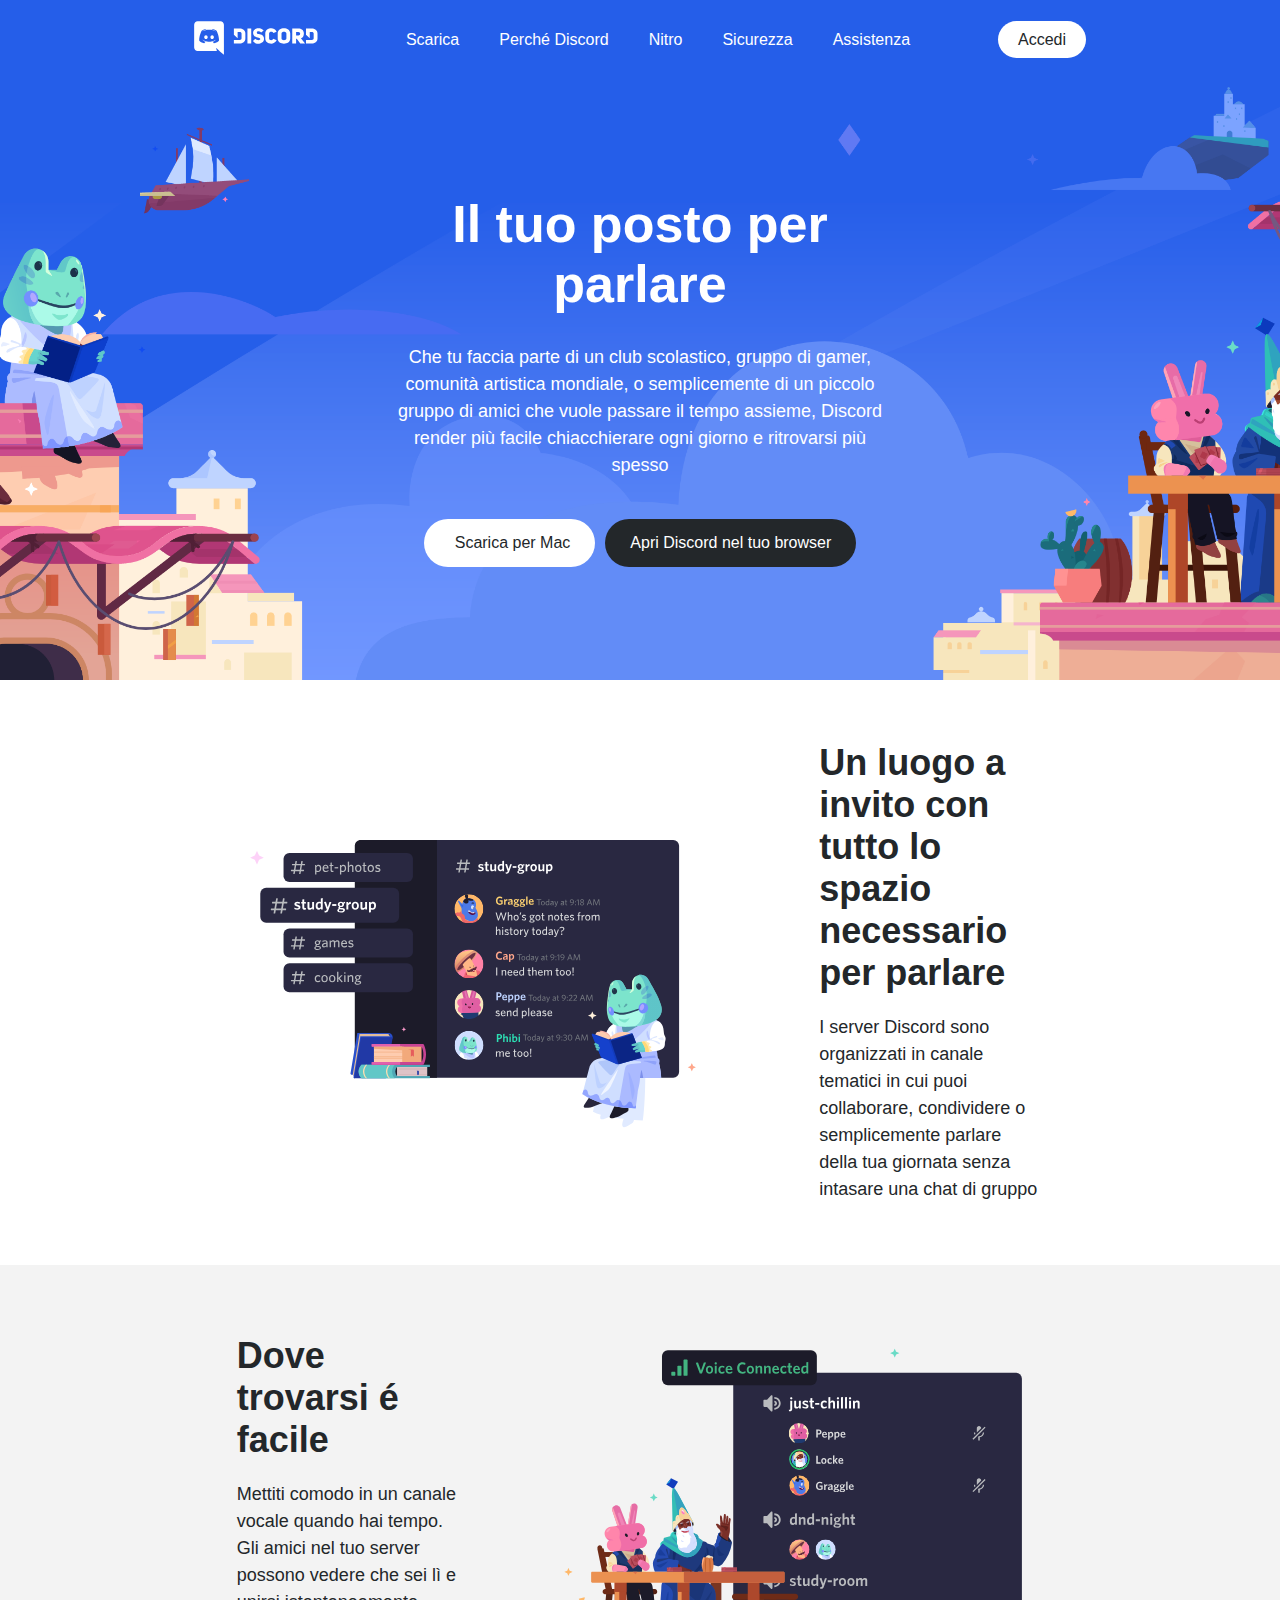
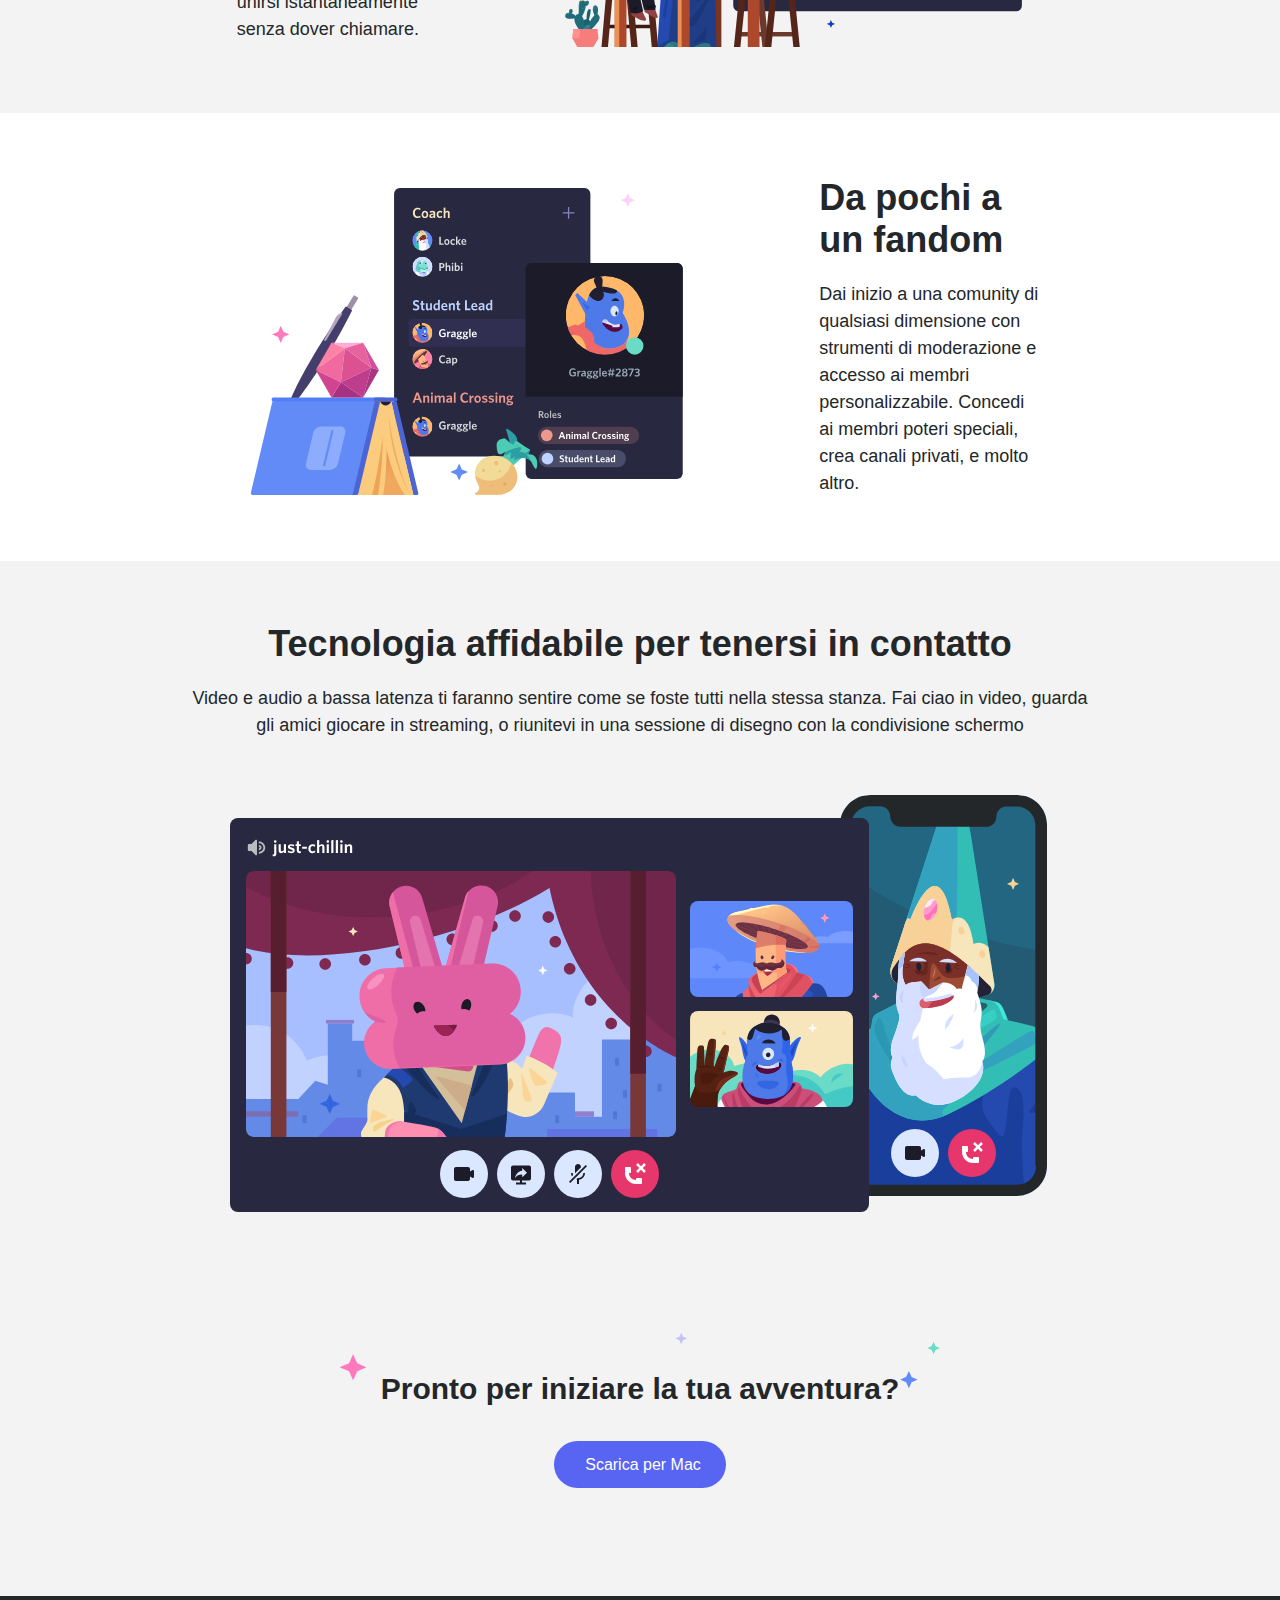
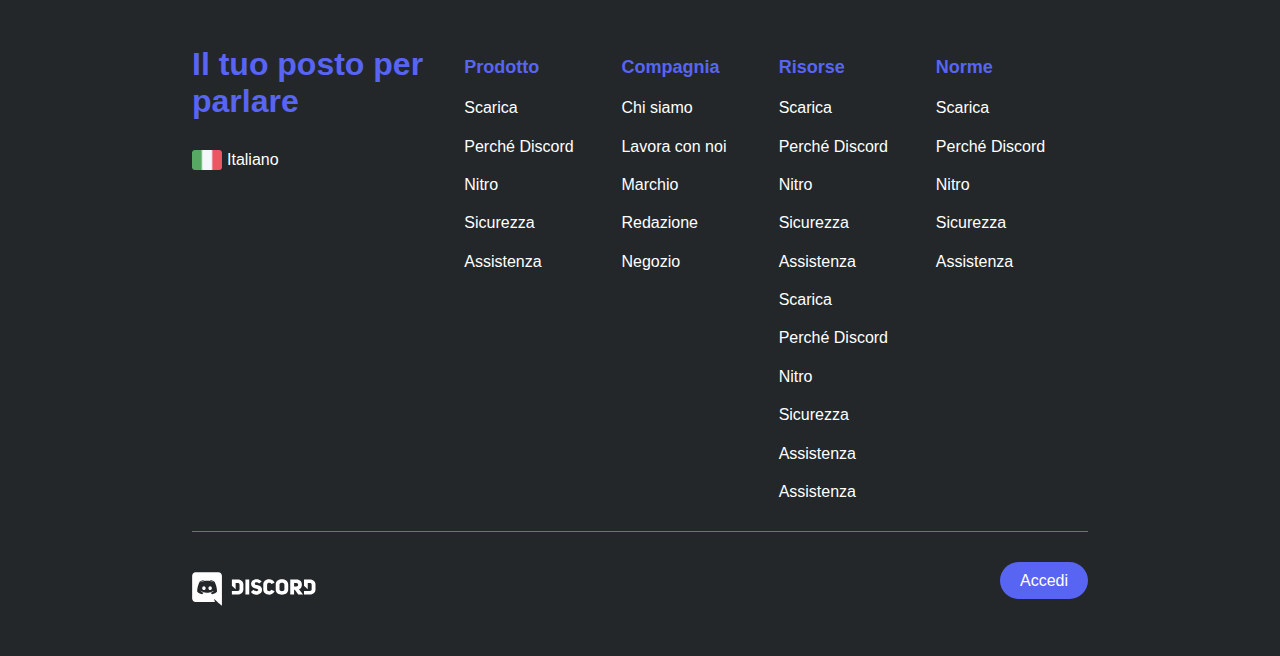
==== bonus+/index.html @ 98a4bf32 "Adding bonus folder" ====
<!DOCTYPE html>
<html lang="en">
  <head>
    <meta charset="UTF-8" />
    <meta name="viewport" content="width=device-width, initial-scale=1.0" />
    <!-- FONT AWESOME -->
    <link
      rel="stylesheet"
      href="https://cdnjs.cloudflare.com/ajax/libs/font-awesome/6.5.2/css/all.min.css"
      integrity="sha512-SnH5WK+bZxgPHs44uWIX+LLJAJ9/2PkPKZ5QiAj6Ta86w+fsb2TkcmfRyVX3pBnMFcV7oQPJkl9QevSCWr3W6A=="
      crossorigin="anonymous"
      referrerpolicy="no-referrer"
    />

    <link rel="stylesheet" href="css/style.css" />
    <title>Discord structure</title>
  </head>
  <body>
    <header>
      <!-- NAV SECTION -->
      <section class="nav-bar">
        <div class="container nav-section">
          <div>
            <a href="#">
              <img src="img/logo.svg" alt="Discord Logo" />
            </a>
          </div>
          <nav>
            <ul id="header-nav-list">
              <li><a href="#">Scarica</a></li>
              <li><a href="#">Perché Discord</a></li>
              <li><a href="#">Nitro</a></li>
              <li><a href="#">Sicurezza</a></li>
              <li><a href="#">Assistenza</a></li>
            </ul>
          </nav>
          <div><a class="btn btn-login" href="#">Accedi</a></div>
        </div>
      </section>

      <!-- HERO SECTION -->
      <section class="hero-section">
        <div class="hero-content">
          <h1>Il tuo posto per parlare</h1>
          <p>
            Che tu faccia parte di un club scolastico, gruppo di gamer, comunità
            artistica mondiale, o semplicemente di un piccolo gruppo di amici
            che vuole passare il tempo assieme, Discord render più facile
            chiacchierare ogni giorno e ritrovarsi più spesso
          </p>
          <div class="hero-btn">
            <a href="#" class="btn btn-white"
              ><i class="fa-solid fa-down-long"></i> Scarica per Mac</a
            >
            <a href="#" class="btn btn-black">Apri Discord nel tuo browser</a>
          </div>
        </div>
      </section>
    </header>

    <!-- FEATURE SECTION -->
    <main>
      <!-- FIRST FEATURE -->
      <section>
        <div class="feature-block container">
          <div class="feature-img">
            <img src="img/item1.svg" alt="descriptive image" />
          </div>
          <div class="feature-content">
            <h3>
              Un luogo a invito con tutto lo spazio necessario per parlare
            </h3>
            <p>
              I server Discord sono organizzati in canale tematici in cui puoi
              collaborare, condividere o semplicemente parlare della tua
              giornata senza intasare una chat di gruppo
            </p>
          </div>
        </div>
      </section>
      <!-- SECOND FEATURE -->
      <section class="bg-gray">
        <div class="feature-block container">
          <div class="feature-content">
            <h3>Dove trovarsi é facile</h3>
            <p>
              Mettiti comodo in un canale vocale quando hai tempo. Gli amici nel
              tuo server possono vedere che sei lì e unirsi istantaneamente
              senza dover chiamare.
            </p>
          </div>
          <div class="feature-img">
            <img src="img/item2.svg" alt="descriptive image" />
          </div>
        </div>
      </section>
      <!-- THIRD FEATURE -->
      <section>
        <div class="feature-block container">
          <div class="feature-img">
            <img src="img/item3.svg" alt="descriptive image" />
          </div>
          <div class="feature-content">
            <h3>Da pochi a un fandom</h3>
            <p>
              Dai inizio a una comunity di qualsiasi dimensione con strumenti di
              moderazione e accesso ai membri personalizzabile. Concedi ai
              membri poteri speciali, crea canali privati, e molto altro.
            </p>
          </div>
        </div>
      </section>
      <!-- FOURTH FEATURE -->
      <section class="bg-gray">
        <div class="container">
          <div class="last-feature-content">
            <h3>Tecnologia affidabile per tenersi in contatto</h3>
            <p>
              Video e audio a bassa latenza ti faranno sentire come se foste
              tutti nella stessa stanza. Fai ciao in video, guarda gli amici
              giocare in streaming, o riunitevi in una sessione di disegno con
              la condivisione schermo
            </p>
            <img src="img/item4-big.svg" alt="descriptive image" />
            <!-- CTA SECTION -->
            <div class="cta-section">
              <img src="img/stars.svg" alt="Stars" />
              <h5>Pronto per iniziare la tua avventura?</h5>
              <a href="#" class="btn btn-blue"
                ><i class="fa-solid fa-down-long"></i> Scarica per Mac</a
              >
            </div>
          </div>
        </div>
      </section>
    </main>

    <!-- FOOTER SECTION -->
    <footer>
      <!-- FIRST FOOTER SECTION -->
      <section class="first-footer-section container">
        <!-- FIRST COLUMN -->
        <div class="first-column">
          <div class="col-social">
            <h4>Il tuo posto per parlare</h4>
            <div class="lang-selector">
              <img src="img/ita.png" alt="Italian Flag" />
              <span>Italiano <i class="fa-solid fa-chevron-down"></i></span>
            </div>
            <div class="social-icons">
              <a href="#"><i class="fa-brands fa-x-twitter"></i></a>
              <a href="#"><i class="fa-brands fa-instagram"></i></a>
              <a href="#"><i class="fa-brands fa-facebook"></i></a>
              <a href="#"><i class="fa-brands fa-youtube"></i></a>
            </div>
          </div>
        </div>
        <!-- SECOND COLUMNS -->
        <div class="second-column-section">
          <div class="col-link">
            <ul>
              <li class="footer-link-title">Prodotto</li>
              <li><a href="#">Scarica</a></li>
              <li><a href="#">Perché Discord</a></li>
              <li><a href="#">Nitro</a></li>
              <li><a href="#">Sicurezza</a></li>
              <li><a href="#">Assistenza</a></li>
            </ul>
          </div>
          <div class="col-link">
            <ul>
              <li class="footer-link-title">Compagnia</li>
              <li><a href="#">Chi siamo</a></li>
              <li><a href="#">Lavora con noi</a></li>
              <li><a href="#">Marchio</a></li>
              <li><a href="#">Redazione</a></li>
              <li><a href="#">Negozio</a></li>
            </ul>
          </div>
          <div class="col-link">
            <ul>
              <li class="footer-link-title">Risorse</li>
              <li><a href="#">Scarica</a></li>
              <li><a href="#">Perché Discord</a></li>
              <li><a href="#">Nitro</a></li>
              <li><a href="#">Sicurezza</a></li>
              <li><a href="#">Assistenza</a></li>
              <li><a href="#">Scarica</a></li>
              <li><a href="#">Perché Discord</a></li>
              <li><a href="#">Nitro</a></li>
              <li><a href="#">Sicurezza</a></li>
              <li><a href="#">Assistenza</a></li>
              <li><a href="#">Assistenza</a></li>
            </ul>
          </div>
          <div class="col-link">
            <ul>
              <li class="footer-link-title">Norme</li>
              <li><a href="#">Scarica</a></li>
              <li><a href="#">Perché Discord</a></li>
              <li><a href="#">Nitro</a></li>
              <li><a href="#">Sicurezza</a></li>
              <li><a href="#">Assistenza</a></li>
            </ul>
          </div>
        </div>
      </section>

      <!-- SECOND FOOTER SECTION -->
      <section class="second-footer-section container">
        <img src="img/logo.svg" alt="" />
        <div><a class="btn btn-singin" href="#">Accedi</a></div>
      </section>
    </footer>
  </body>
</html>

<!-- FINE -->
---- bonus+/css/style.css ----
/* GENERAL */

* {
  margin: 0;
  padding: 0;
  box-sizing: border-box;
}

body {
  font-family: "Helvetica Neue", Helvetica, Arial, sans-serif;
  color: #23272a;
}

a {
  text-decoration: none;
  color: #23272a;
}

p {
  font-size: 18px;
  line-height: 1.5;
}

h3 {
  font-size: 36px;
  margin-bottom: 20px;
}

h4 {
  font-size: 32px;
}

h5 {
  font-size: 30px;
}

li a {
  color: #fff;
}

/* REUSABLE */

.container {
  width: 70%;
  margin: 0 auto;
}

.bg-gray {
  background-color: rgb(243, 243, 243);
}

.btn {
  background-color: #fff;
  padding: 15px 25px;
  border-radius: 200px;
}

/* HEADER */

header {
  background-image: url(../img/jumbo.png);
  background-size: cover;
  background-repeat: no-repeat;
  background-position: center;
}
/* NAV */
.nav-bar {
  height: 80px;
  display: flex;
  align-items: center;
  /* debug */
  /* background-color: aqua; */
}

.nav-section {
  display: flex;
  justify-content: space-between;
  align-items: center;
  padding: 4px 2px;
  /* debug */
  /* background-color: orange; */
}

nav {
  display: flex;
  justify-content: space-between;
  /* DEBUG */
  padding: 10px 15px;
}

#header-nav-list {
  list-style: none;
  text-decoration: none;
  display: flex;
  gap: 40px;
}

.btn-login {
  padding: 10px 20px;
}

/* HERO SECTION */

.hero-section {
  min-height: 600px;
  display: flex;
  align-items: center;
  justify-content: center;
  /* debug */
  /* background-color: blue; */
}

.hero-content {
  width: 40%;
  color: #fff;
  /* debug */
  /* height: 400px;
  background-color: pink; */
}

.hero-content h1 {
  font-size: 52px;
  text-align: center;
  margin-bottom: 30px;
}

.hero-content p {
  text-align: center;
}

/* BTN HERO */

.fa-down-long {
  margin-right: 6px;
  /* color: #23272a; */
}

.hero-btn {
  display: flex;
  justify-content: center;
  align-items: center;
  gap: 10px;
  margin-top: 40px;
}

.btn-black {
  color: #fff;
  background-color: #23272a;
  /* padding: 15px 30px; */
}

/* FEATURE SECTION */

.feature-block {
  padding: 62px 0;
  display: flex;
  justify-content: space-around;
  align-items: center;
}

.feature-img {
  width: 55%;
  /* debug */
  /* height: 400px;
  background-color: rgb(47, 188, 253); */
}

.feature-img img {
  width: 100%;
}

.feature-content {
  width: 25%;
  /* debug
  height: 400px;
  background-color: pink; */
}

/* .feature-section:nth-child(even) {
  background-color: rgb(243, 243, 243);
} */

.last-feature-content {
  text-align: center;
  width: 100%;
  padding: 62px 0;
  /* debug */
  /* height: 800px;
  background-color: green; */
}

/* .last-feature-content:after {
  content: url(../img/stars.svg);
  position: relative;
  bottom: 228px;
} */

.cta-section {
  margin: 40px 0 60px 0;
}

.cta-section img {
  position: relative;
  top: 20px;
  width: 600px;
}

.cta-section h5 {
  margin-bottom: 50px;
}
.btn-blue {
  background-color: #5865f2;
  color: #fff;
  text-align: center;
}

/* FOOTER */

footer {
  background-color: #23272a;
  min-height: 500px;
  padding: 30px 0;
}

/* FIRST SECTION FOOTER */

.first-footer-section {
  padding: 20px 0;
  border-bottom: 1px solid #5865f2;
  margin-bottom: 20px;
  display: flex;
  gap: 5px;
  /* justify-content: center;
  align-items: center; */
}

.first-column {
  width: 30%;
  height: 400px;
}

.second-column-section {
  display: flex;
  gap: 5px;
  width: 70%;
}

.col-social {
  width: 100%;
  /* debug */
  /* height: 100%;
  background-color: rgb(228, 58, 11); */
}

.col-social h4 {
  color: #5865f2;
}

.lang-selector {
  display: flex;
  align-items: center;
  gap: 5px;
  color: #fff;
  margin-top: 30px;
}

.lang-selector img {
  width: 30px;
}

.social-icons {
  margin-top: 25px;
  display: flex;
  gap: 25px;
}

.fa-brands {
  color: #fff;
  font-size: 20px;
}

.col-link {
  width: 25%;
  /* debug */
  /* height: 100%;
  background-color: green; */
}

.footer-link-title {
  color: #5865f2;
  font-weight: 800;
  font-size: 18px;
}

.col-link ul {
  list-style: none;
  line-height: 2.4;
}

/* SECOND SECTION FOOTER */

.second-footer-section {
  padding: 20px 0;
  display: flex;
  justify-content: space-between;
  /* debug */
  /* background-color: aquamarine; */
}

.btn-singin {
  background-color: #5865f2;
  color: #fff;
  padding: 10px 20px;
}
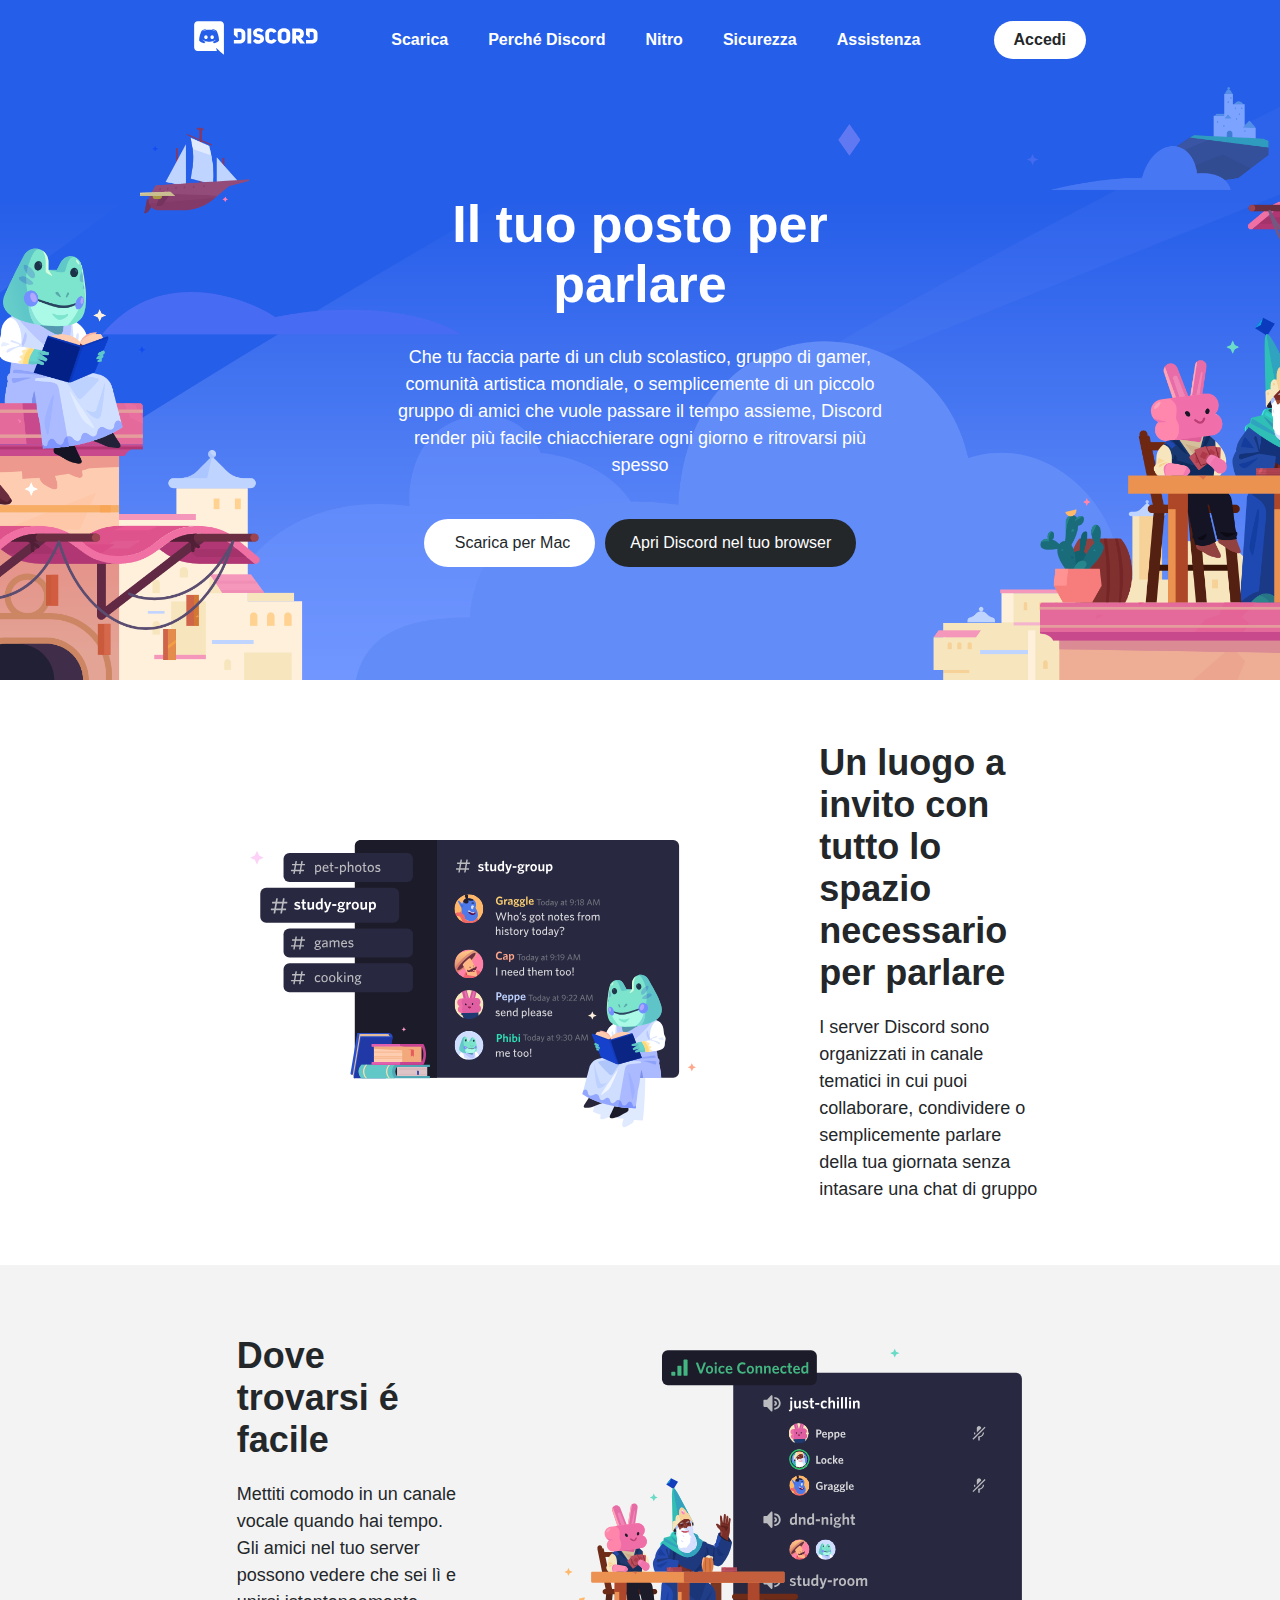
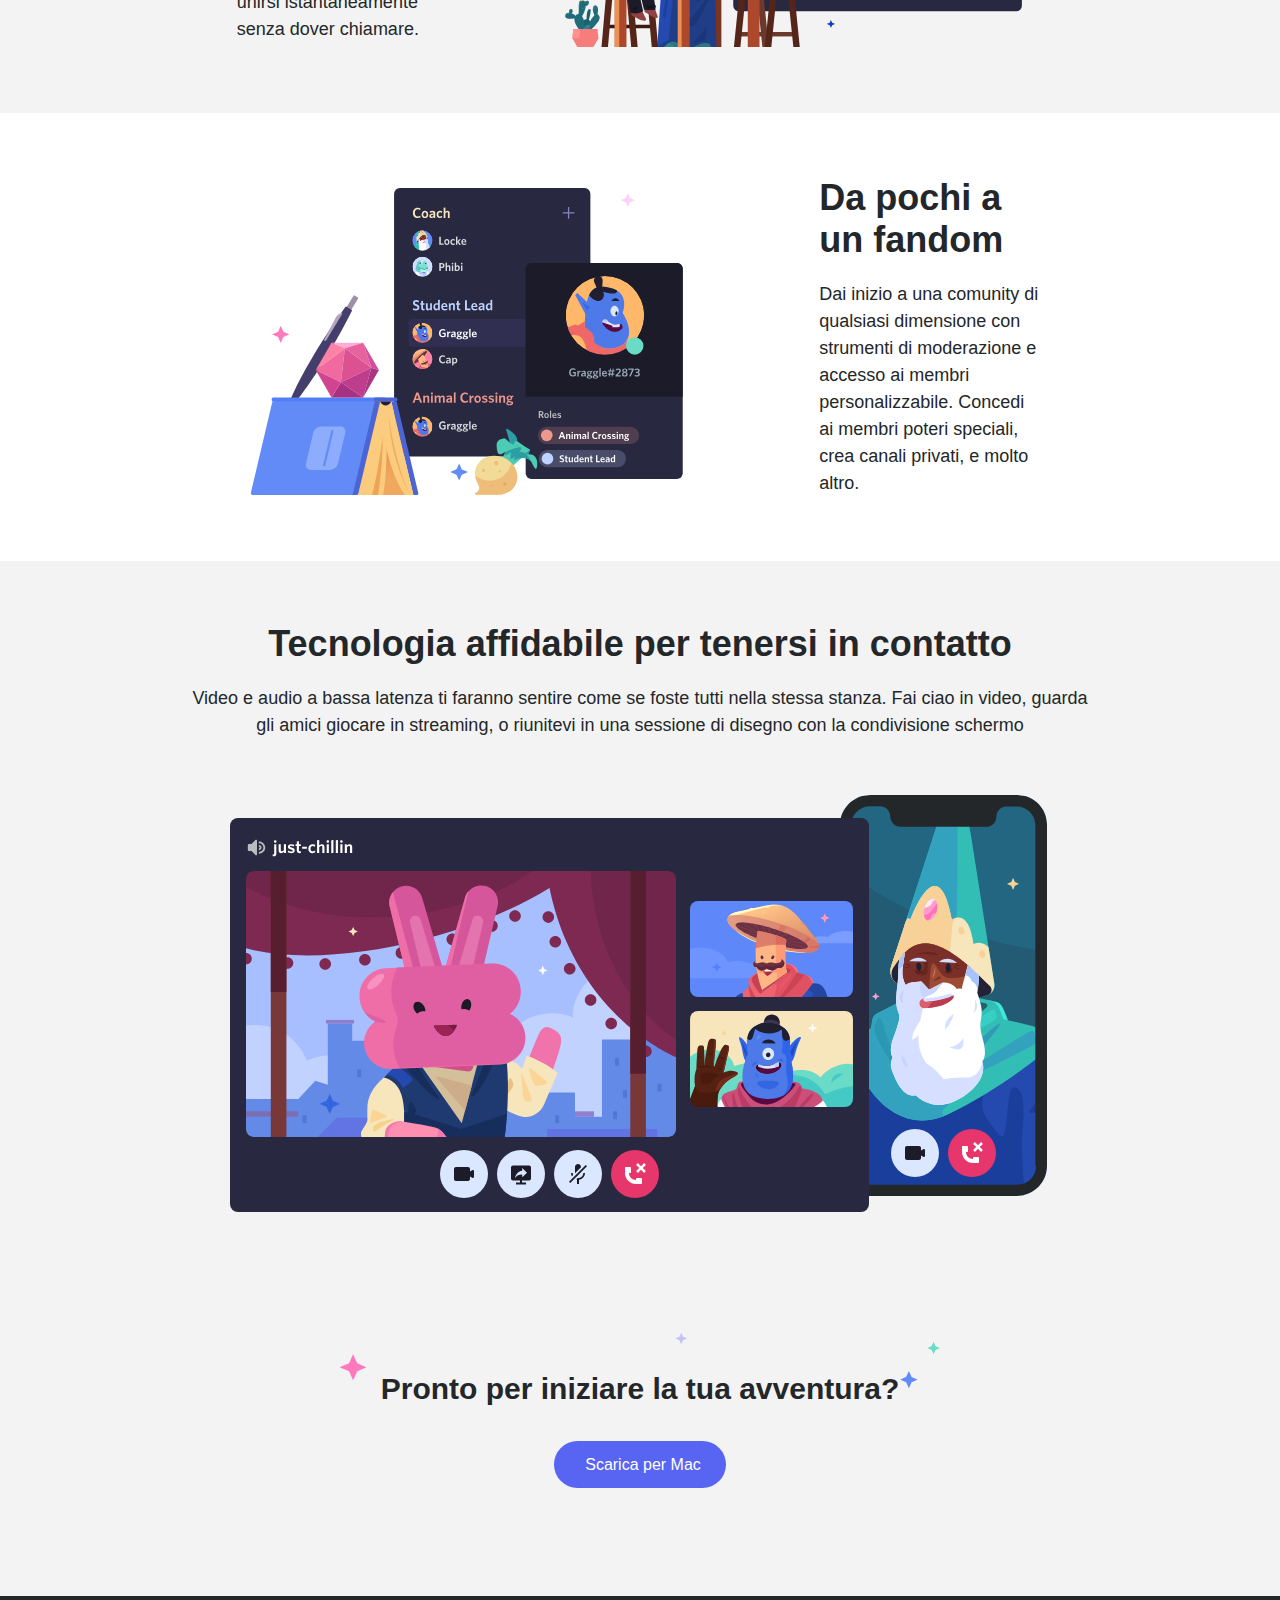
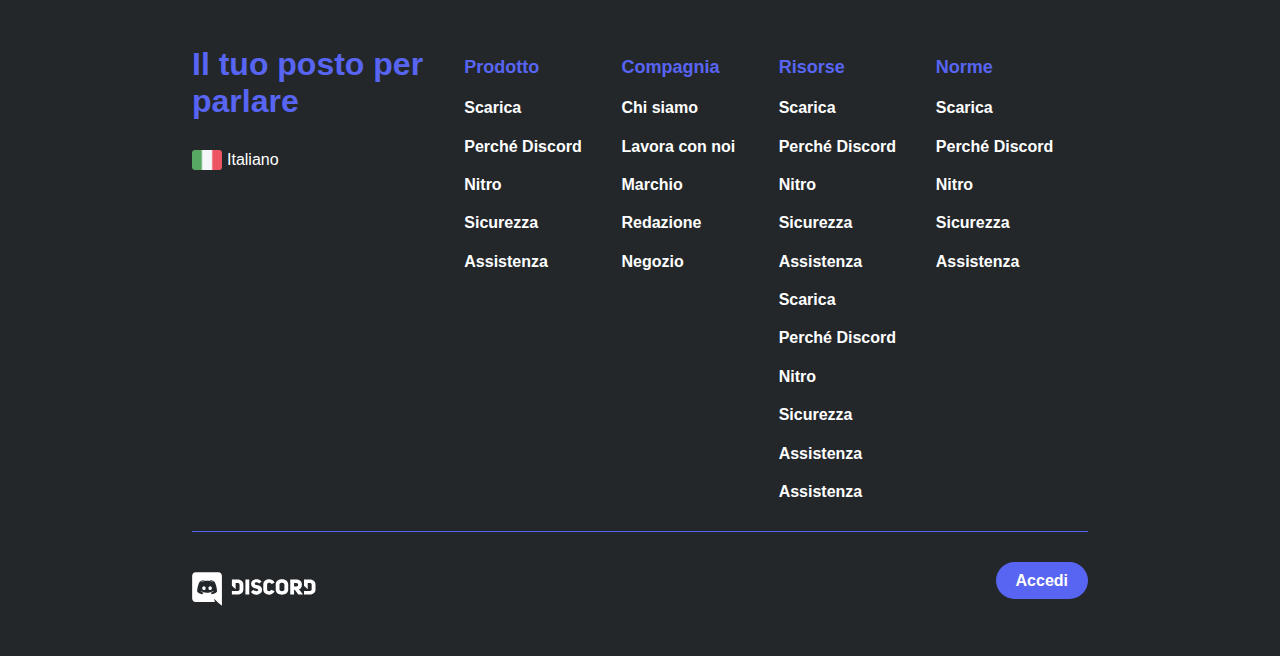
==== commit 28661047: "btn hover BONUS+" ====
--- a/bonus+/index.html
+++ b/bonus+/index.html
@@ -34,7 +34,7 @@
               <li><a href="#">Assistenza</a></li>
             </ul>
           </nav>
-          <div><a class="btn btn-login" href="#">Accedi</a></div>
+          <a class="btn btn-login" href="#">Accedi</a>
         </div>
       </section>
 
--- a/bonus+/css/style.css
+++ b/bonus+/css/style.css
@@ -36,6 +36,11 @@
 
 li a {
   color: #fff;
+  font-weight: 600;
+}
+
+li a:hover {
+  text-decoration: underline;
 }
 
 /* REUSABLE */
@@ -53,6 +58,11 @@
   background-color: #fff;
   padding: 15px 25px;
   border-radius: 200px;
+  transition: all 0.2s;
+}
+
+.btn:hover {
+  box-shadow: 1px 4px 8px rgba(0, 0, 0, 0.2);
 }
 
 /* HEADER */
@@ -97,6 +107,11 @@
 
 .btn-login {
   padding: 10px 20px;
+  font-weight: 600;
+}
+
+.btn-login:hover {
+  color: #5865f2;
 }
 
 /* HERO SECTION */
@@ -147,6 +162,14 @@
   color: #fff;
   background-color: #23272a;
   /* padding: 15px 30px; */
+}
+
+.btn-black:hover {
+  background-color: #303437;
+}
+
+.btn-white:hover {
+  color: #5865f2;
 }
 
 /* FEATURE SECTION */
@@ -311,4 +334,9 @@
   background-color: #5865f2;
   color: #fff;
   padding: 10px 20px;
-}
+  font-weight: 600;
+}
+
+.btn-singin:hover {
+  background-color: #7580f1;
+}
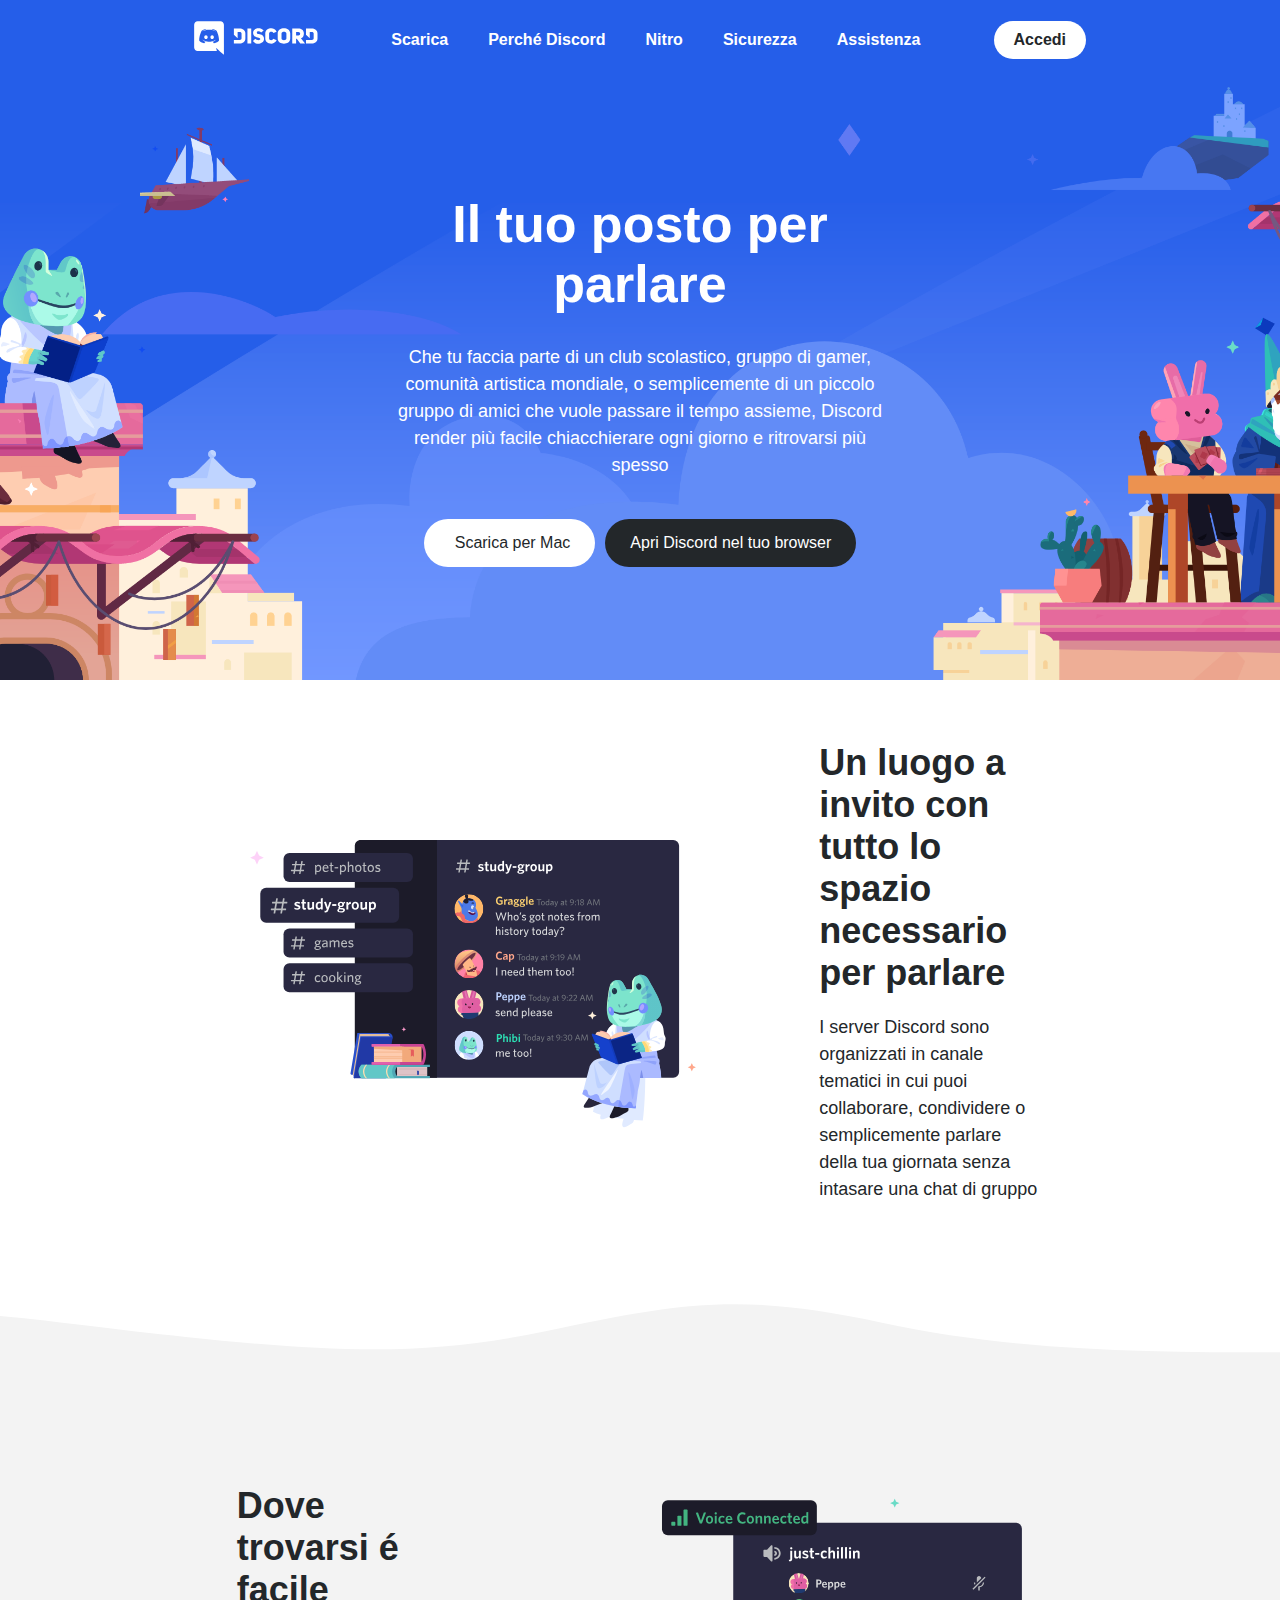
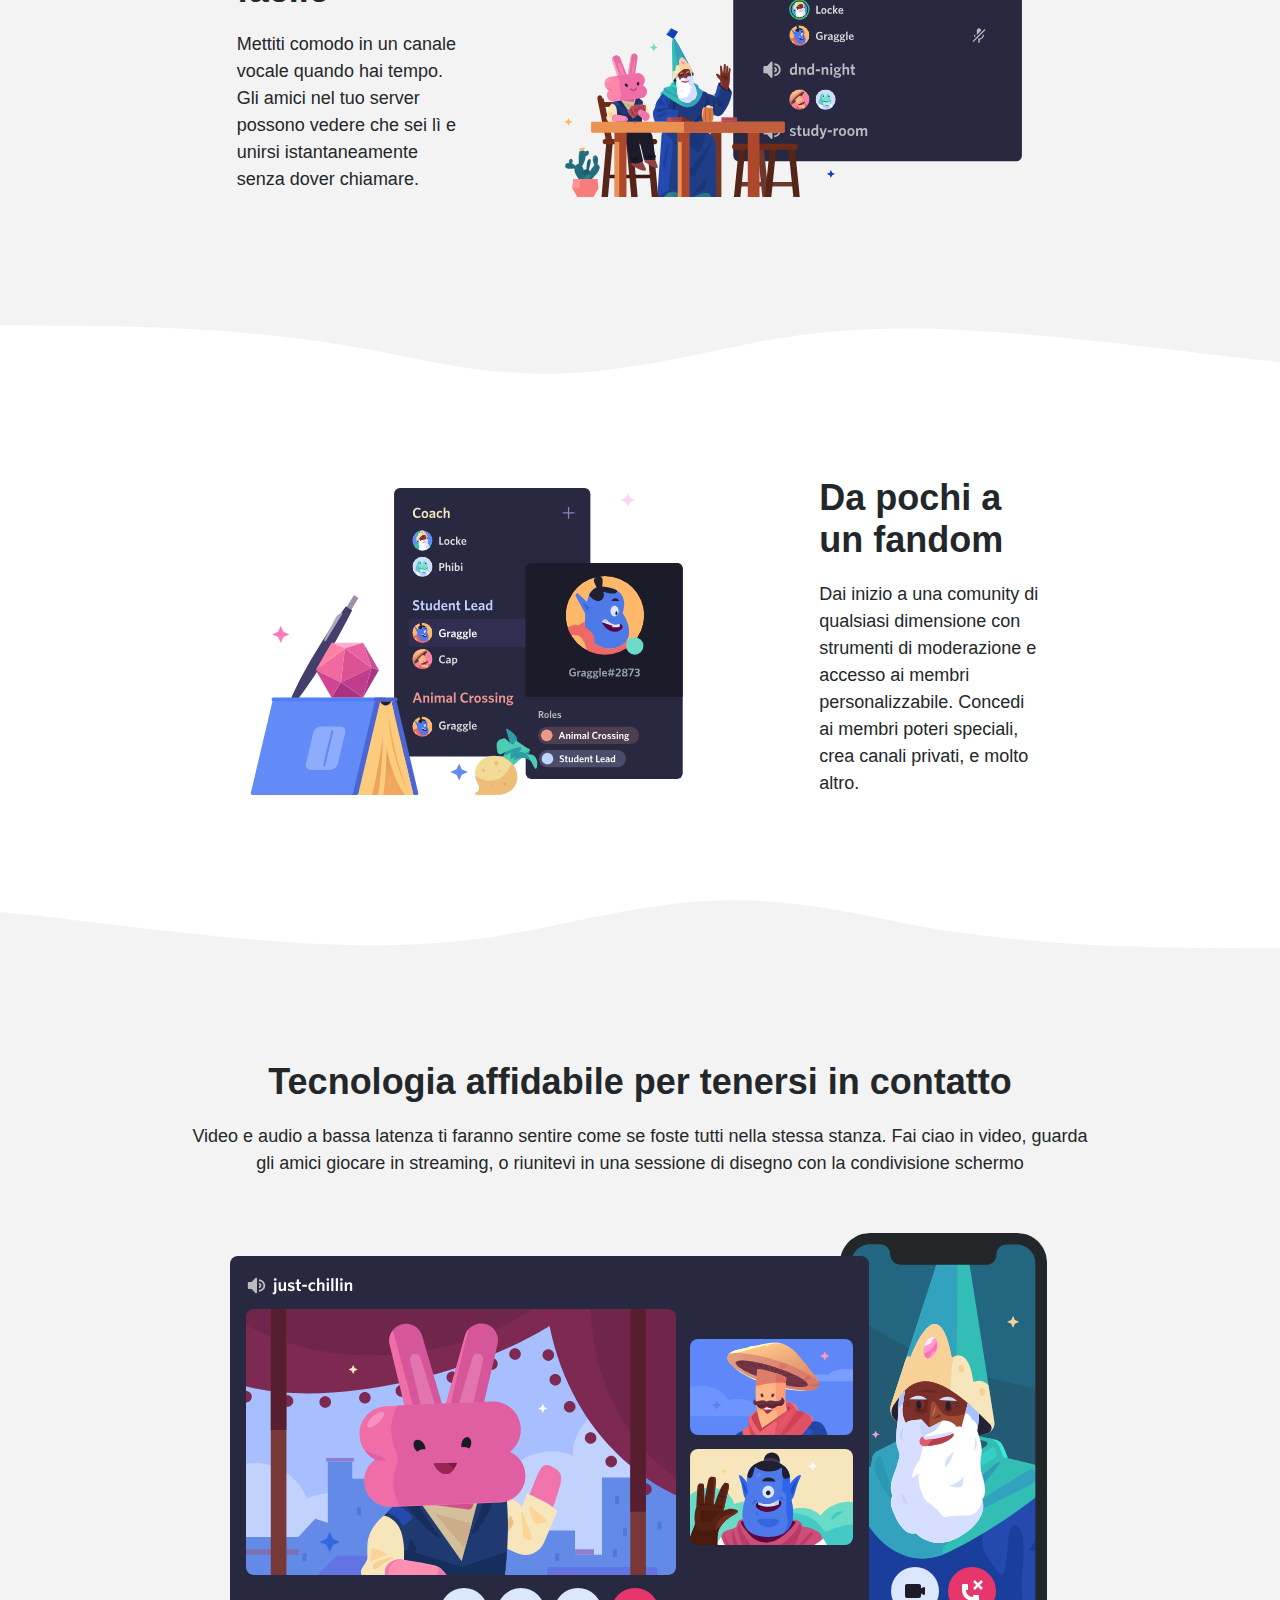
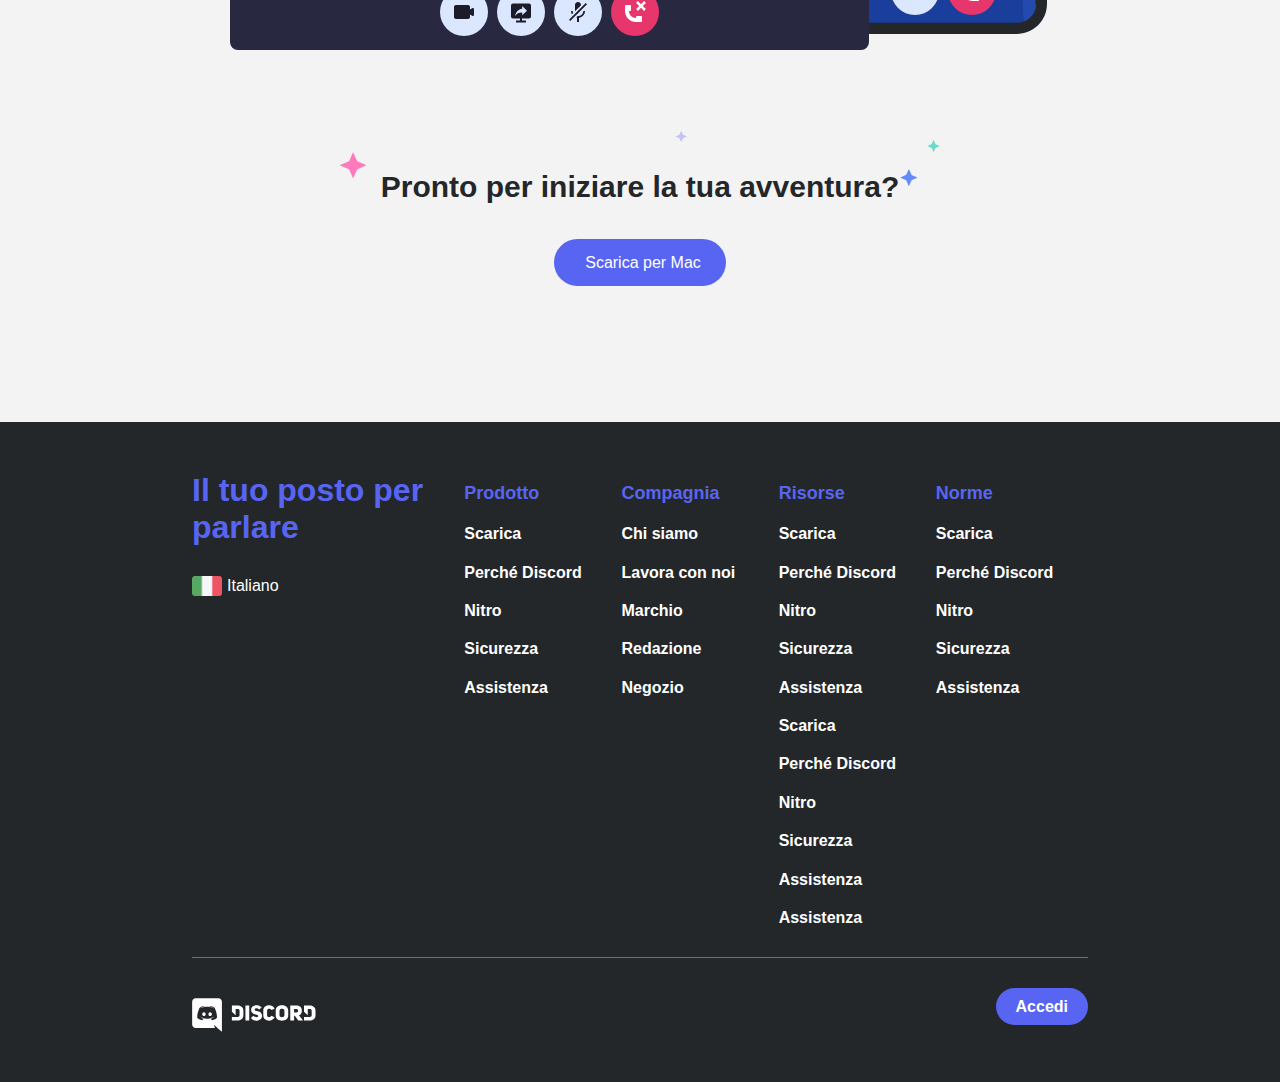
==== commit 5ae13dce: "Adding waves BONUS+" ====
--- a/bonus+/index.html
+++ b/bonus+/index.html
@@ -79,7 +79,20 @@
         </div>
       </section>
       <!-- SECOND FEATURE -->
-      <section class="bg-gray">
+      <section class="bg-gray waves-padding">
+        <svg
+          class="wave-1hkxOo-top"
+          version="1.1"
+          xmlns="http://www.w3.org/2000/svg"
+          viewBox="0 0 1440 100"
+          preserveAspectRatio="none"
+        >
+          <path
+            class="wavePath-haxJK1 animationPaused-2hZ4IO"
+            d="M826.337463,25.5396311 C670.970254,58.655965 603.696181,68.7870267 447.802481,35.1443383 C293.342778,1.81111414 137.33377,1.81111414 0,1.81111414 L0,150 L1920,150 L1920,1.81111414 C1739.53523,-16.6853983 1679.86404,73.1607868 1389.7826,37.4859505 C1099.70117,1.81111414 981.704672,-7.57670281 826.337463,25.5396311 Z"
+            fill="#fff"
+          ></path>
+        </svg>
         <div class="feature-block container">
           <div class="feature-content">
             <h3>Dove trovarsi é facile</h3>
@@ -93,6 +106,19 @@
             <img src="img/item2.svg" alt="descriptive image" />
           </div>
         </div>
+        <svg
+          class="wave-1hkxOo-bottom"
+          version="1.1"
+          xmlns="http://www.w3.org/2000/svg"
+          viewBox="0 0 1440 100"
+          preserveAspectRatio="none"
+        >
+          <path
+            class="wavePath-haxJK1 animationPaused-2hZ4IO"
+            d="M826.337463,25.5396311 C670.970254,58.655965 603.696181,68.7870267 447.802481,35.1443383 C293.342778,1.81111414 137.33377,1.81111414 0,1.81111414 L0,150 L1920,150 L1920,1.81111414 C1739.53523,-16.6853983 1679.86404,73.1607868 1389.7826,37.4859505 C1099.70117,1.81111414 981.704672,-7.57670281 826.337463,25.5396311 Z"
+            fill="#fff"
+          ></path>
+        </svg>
       </section>
       <!-- THIRD FEATURE -->
       <section>
@@ -111,7 +137,20 @@
         </div>
       </section>
       <!-- FOURTH FEATURE -->
-      <section class="bg-gray">
+      <section class="bg-gray waves-padding">
+        <svg
+          class="wave-1hkxOo-top"
+          version="1.1"
+          xmlns="http://www.w3.org/2000/svg"
+          viewBox="0 0 1440 100"
+          preserveAspectRatio="none"
+        >
+          <path
+            class="wavePath-haxJK1 animationPaused-2hZ4IO"
+            d="M826.337463,25.5396311 C670.970254,58.655965 603.696181,68.7870267 447.802481,35.1443383 C293.342778,1.81111414 137.33377,1.81111414 0,1.81111414 L0,150 L1920,150 L1920,1.81111414 C1739.53523,-16.6853983 1679.86404,73.1607868 1389.7826,37.4859505 C1099.70117,1.81111414 981.704672,-7.57670281 826.337463,25.5396311 Z"
+            fill="#fff"
+          ></path>
+        </svg>
         <div class="container">
           <div class="last-feature-content">
             <h3>Tecnologia affidabile per tenersi in contatto</h3>
--- a/bonus+/css/style.css
+++ b/bonus+/css/style.css
@@ -52,6 +52,7 @@
 
 .bg-gray {
   background-color: rgb(243, 243, 243);
+  position: relative;
 }
 
 .btn {
@@ -206,7 +207,8 @@
 .last-feature-content {
   text-align: center;
   width: 100%;
-  padding: 62px 0;
+
+  padding-top: 50px;
   /* debug */
   /* height: 800px;
   background-color: green; */
@@ -218,10 +220,6 @@
   bottom: 228px;
 } */
 
-.cta-section {
-  margin: 40px 0 60px 0;
-}
-
 .cta-section img {
   position: relative;
   top: 20px;
@@ -340,3 +338,24 @@
 .btn-singin:hover {
   background-color: #7580f1;
 }
+
+/* WAVES TEST */
+
+.waves-padding {
+  padding: 150px 0;
+}
+
+.wave-1hkxOo-bottom {
+  position: absolute;
+  bottom: 0;
+  left: 0;
+  width: 100%;
+}
+
+.wave-1hkxOo-top {
+  position: absolute;
+  top: 0;
+  left: 0;
+  width: 100%;
+  transform: rotate(180deg);
+}
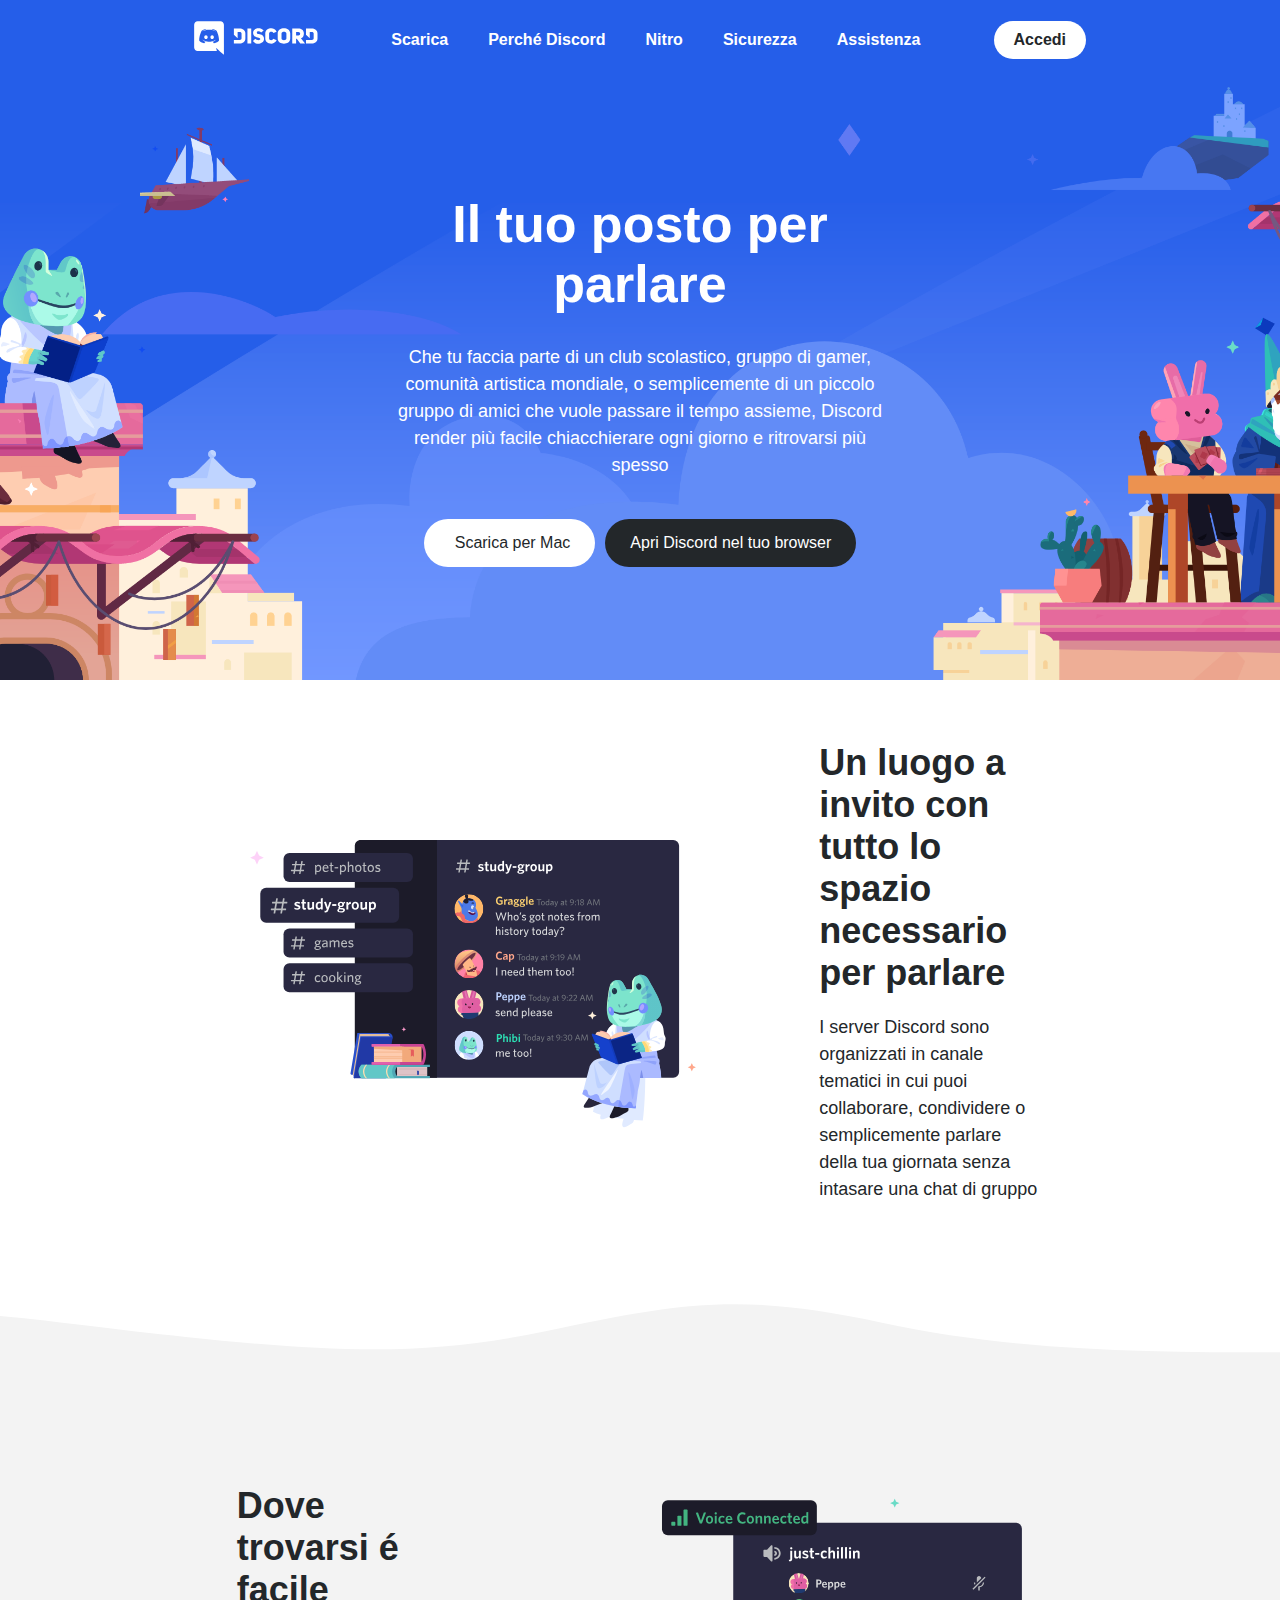
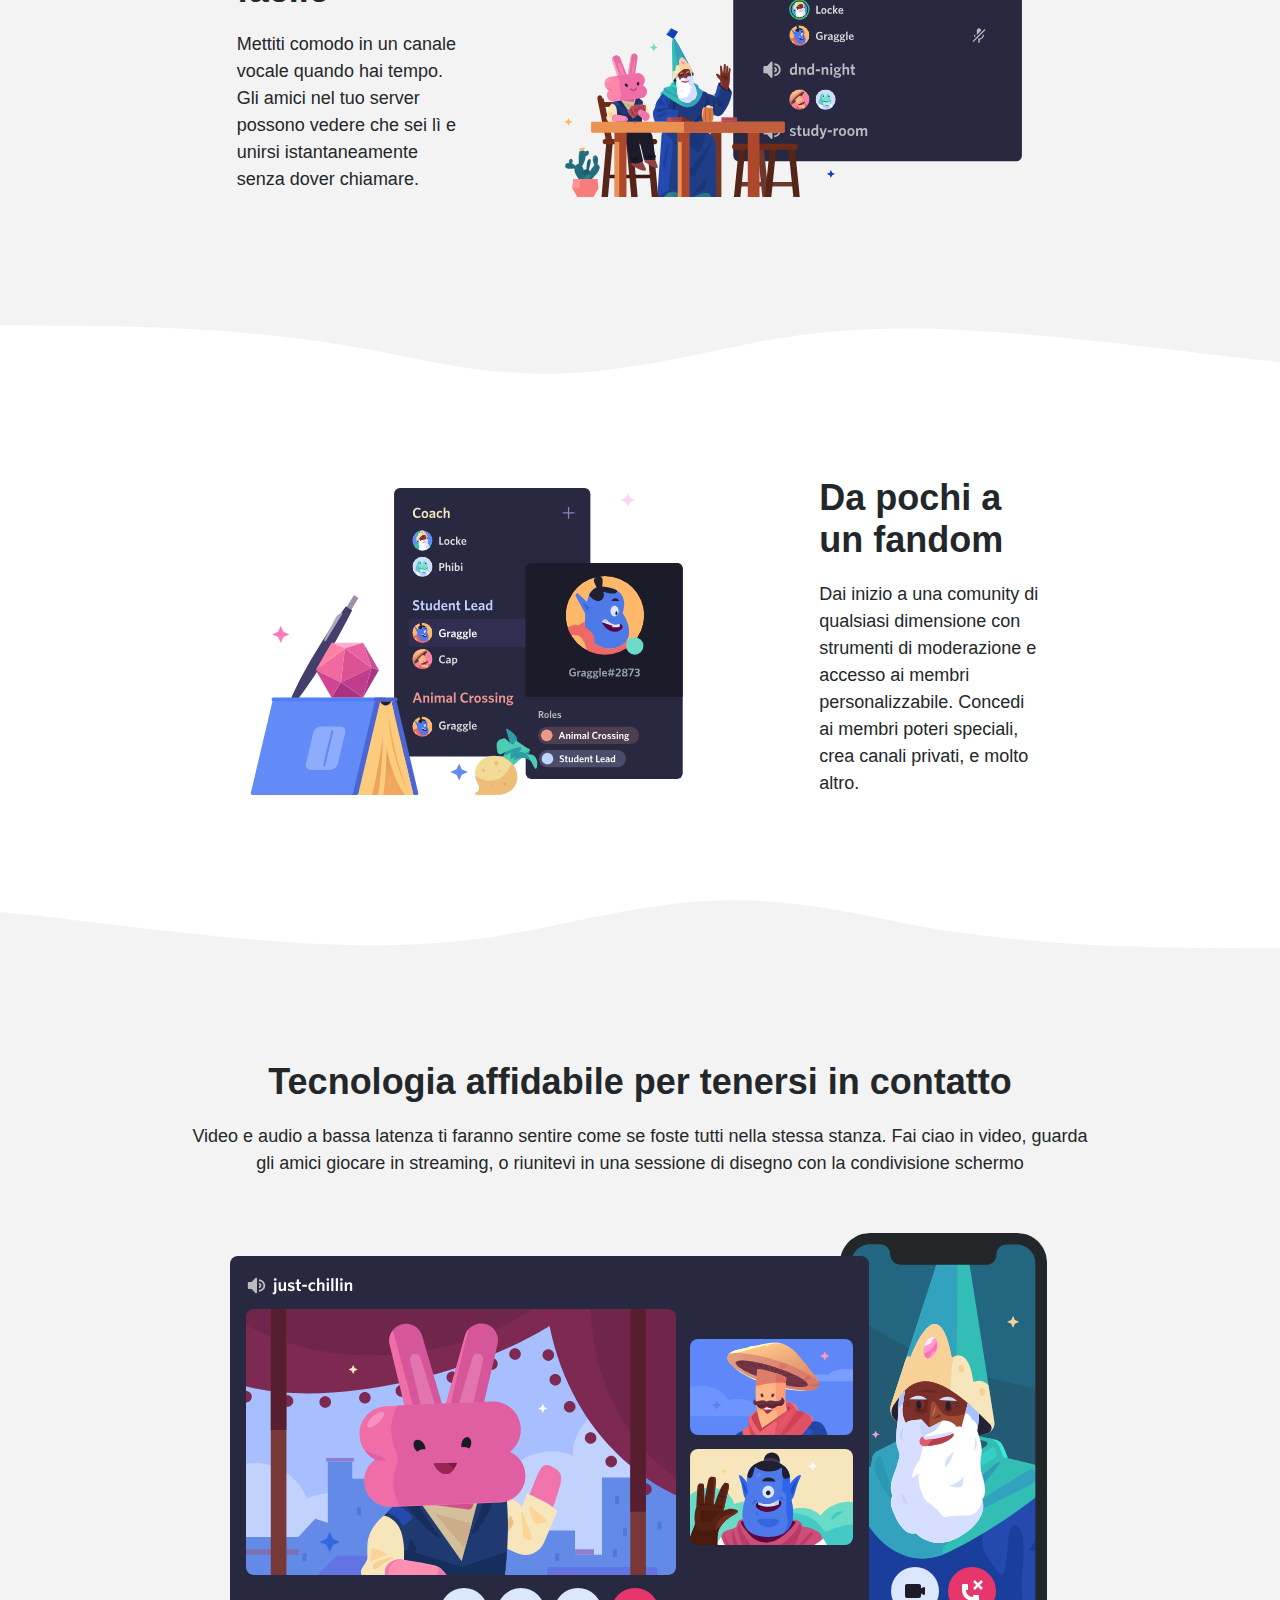
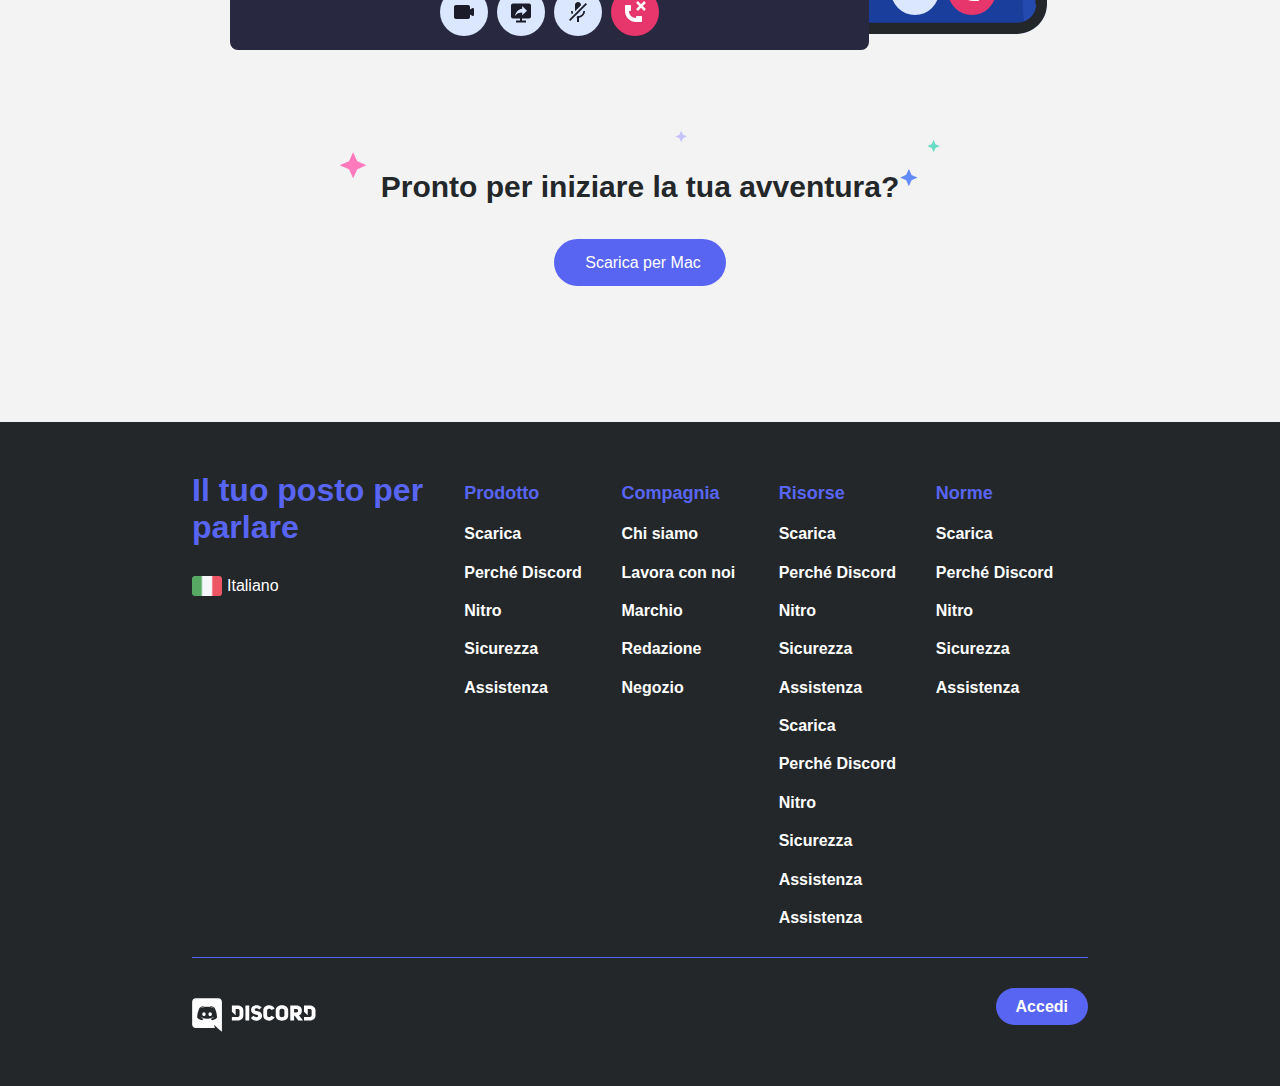
==== commit 0018670d: "Fix footer logo href" ====
--- a/bonus+/index.html
+++ b/bonus+/index.html
@@ -247,7 +247,9 @@
 
       <!-- SECOND FOOTER SECTION -->
       <section class="second-footer-section container">
-        <img src="img/logo.svg" alt="" />
+        <a href="#">
+          <img src="img/logo.svg" alt="Logo Discord" />
+        </a>
         <div><a class="btn btn-singin" href="#">Accedi</a></div>
       </section>
     </footer>
